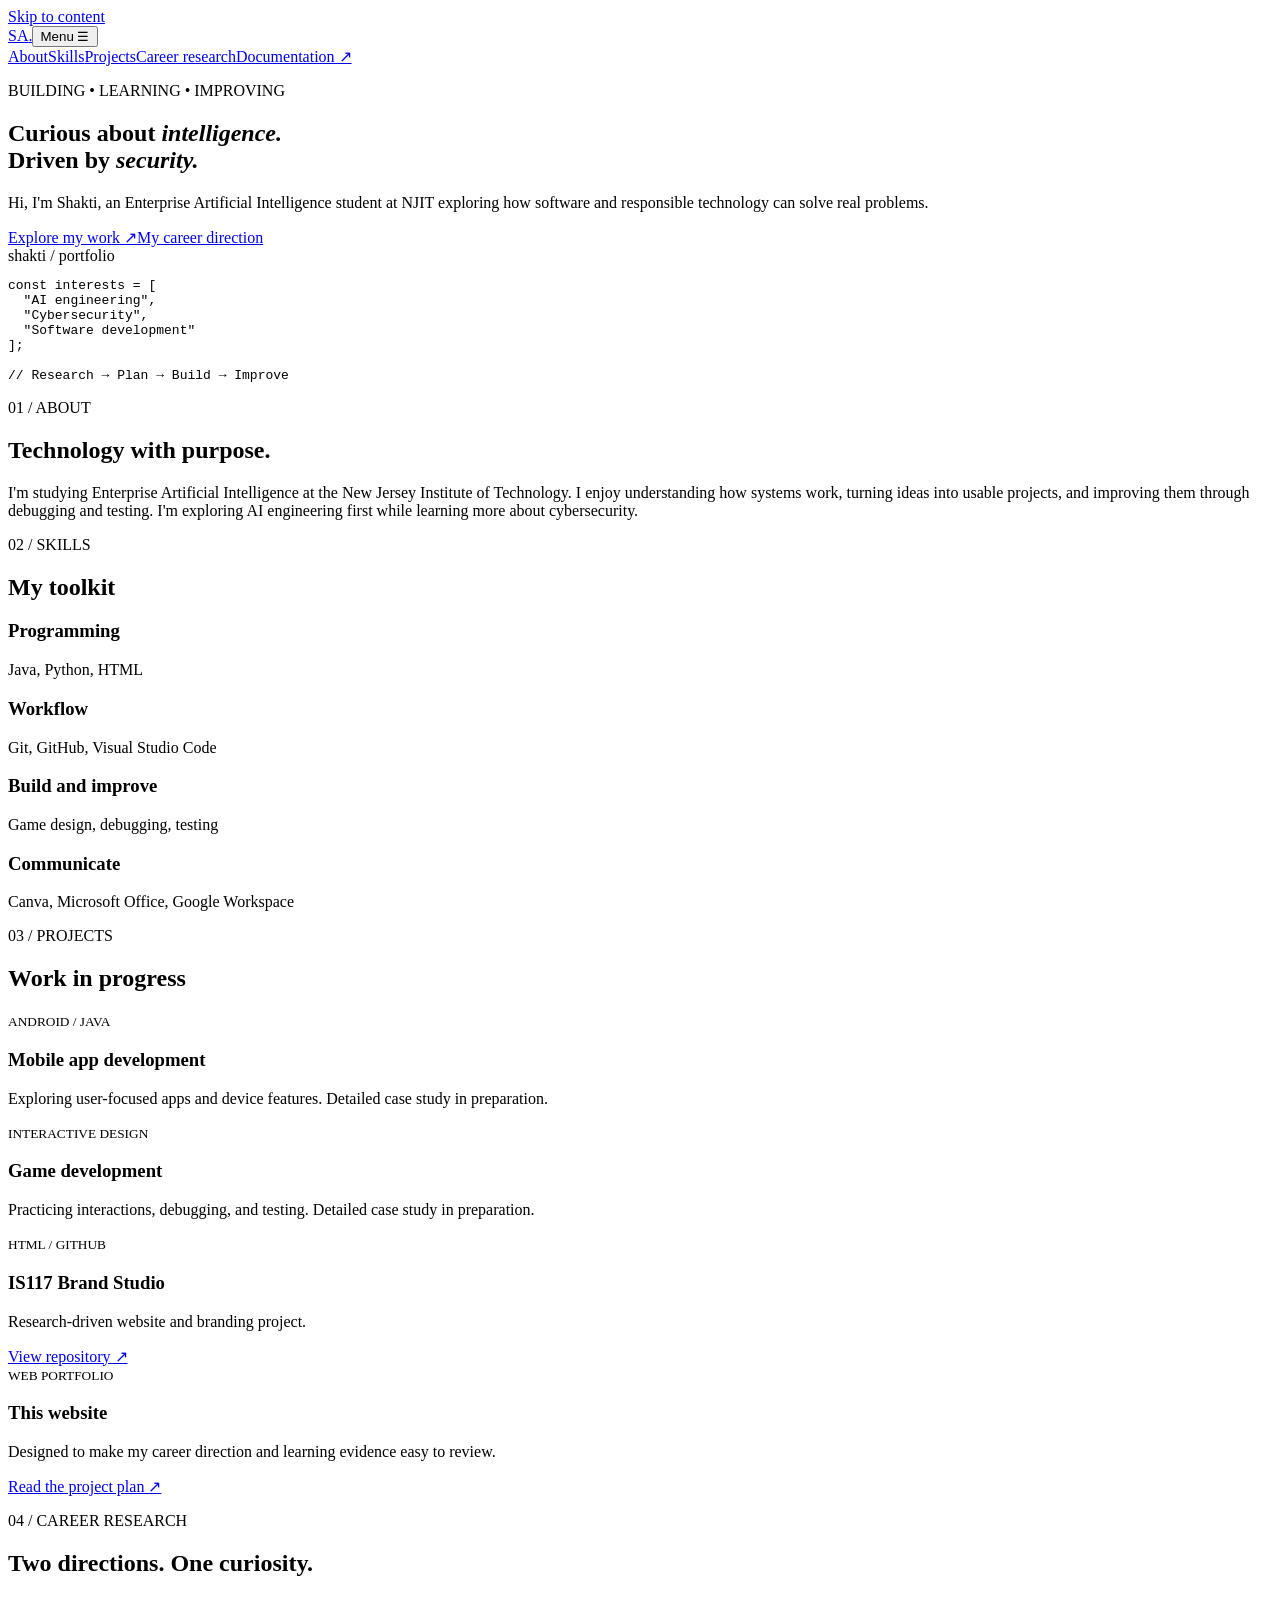
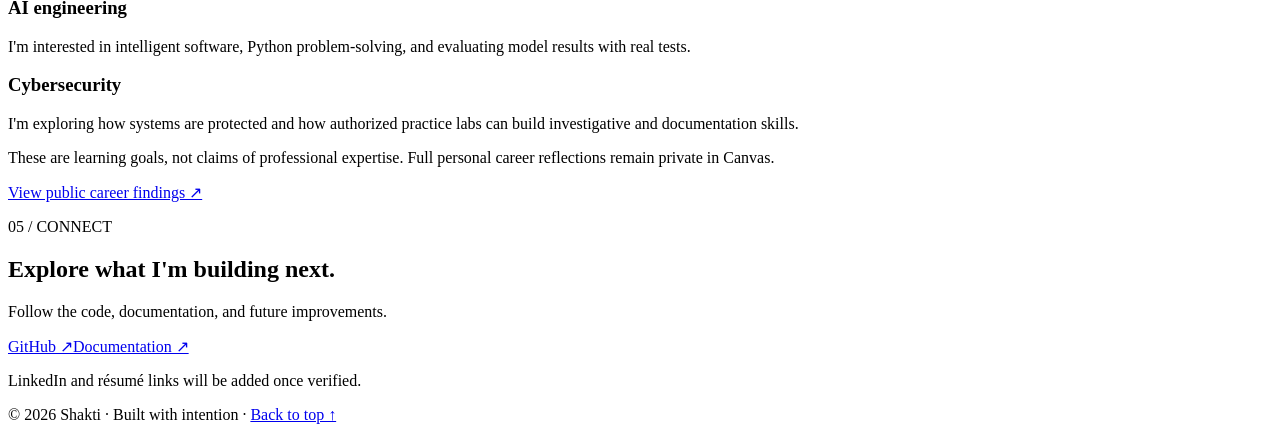
==== index.html @ 1504c406 "Add responsive AI and cybersecurity portfolio homepage" ====
<!doctype html>
<html lang="en">
<head><meta charset="utf-8"><meta name="viewport" content="width=device-width, initial-scale=1"><meta name="description" content="Shakti's AI engineering and cybersecurity portfolio"><title>Shakti | AI & Cybersecurity</title><link rel="stylesheet" href="styles.css"><script src="script.js" defer></script></head>
<body><a class="skip" href="#main">Skip to content</a><header><nav class="wrap"><a class="logo" href="#home">SA<span>.</span></a><button id="menu" aria-expanded="false" aria-controls="links">Menu ☰</button><div id="links"><a href="#about">About</a><a href="#skills">Skills</a><a href="#projects">Projects</a><a href="#career">Career research</a><a href="docs/plan.html">Documentation ↗</a></div></nav></header>
<main id="main"><section id="home" class="hero wrap"><p class="eyebrow">BUILDING • LEARNING • IMPROVING</p><h1>Curious about <em>intelligence.</em><br>Driven by <em>security.</em></h1><p class="lead">Hi, I'm Shakti, an Enterprise Artificial Intelligence student at NJIT exploring how software and responsible technology can solve real problems.</p><div class="actions"><a class="primary" href="#projects">Explore my work ↗</a><a class="secondary" href="#career">My career direction</a></div><div class="terminal" aria-label="My development focus"><span>shakti / portfolio</span><pre>const interests = [<br>  "AI engineering",<br>  "Cybersecurity",<br>  "Software development"<br>];<br><br>// Research → Plan → Build → Improve</pre></div></section>
<section id="about" class="section wrap"><p class="eyebrow">01 / ABOUT</p><h2>Technology with purpose.</h2><p>I'm studying Enterprise Artificial Intelligence at the New Jersey Institute of Technology. I enjoy understanding how systems work, turning ideas into usable projects, and improving them through debugging and testing. I'm exploring AI engineering first while learning more about cybersecurity.</p></section>
<section id="skills" class="section tinted"><div class="wrap"><p class="eyebrow">02 / SKILLS</p><h2>My toolkit</h2><div class="grid"><article><h3>Programming</h3><p>Java, Python, HTML</p></article><article><h3>Workflow</h3><p>Git, GitHub, Visual Studio Code</p></article><article><h3>Build and improve</h3><p>Game design, debugging, testing</p></article><article><h3>Communicate</h3><p>Canva, Microsoft Office, Google Workspace</p></article></div></div></section>
<section id="projects" class="section wrap"><p class="eyebrow">03 / PROJECTS</p><h2>Work in progress</h2><div class="grid"><article><small>ANDROID / JAVA</small><h3>Mobile app development</h3><p>Exploring user-focused apps and device features. Detailed case study in preparation.</p></article><article><small>INTERACTIVE DESIGN</small><h3>Game development</h3><p>Practicing interactions, debugging, and testing. Detailed case study in preparation.</p></article><article><small>HTML / GITHUB</small><h3>IS117 Brand Studio</h3><p>Research-driven website and branding project.</p><a href="https://github.com/Shakti2008/is117-brand-studio">View repository ↗</a></article><article><small>WEB PORTFOLIO</small><h3>This website</h3><p>Designed to make my career direction and learning evidence easy to review.</p><a href="docs/plan.html">Read the project plan ↗</a></article></div></section>
<section id="career" class="section tinted"><div class="wrap"><p class="eyebrow">04 / CAREER RESEARCH</p><h2>Two directions. One curiosity.</h2><div class="grid"><article><h3>AI engineering</h3><p>I'm interested in intelligent software, Python problem-solving, and evaluating model results with real tests.</p></article><article><h3>Cybersecurity</h3><p>I'm exploring how systems are protected and how authorized practice labs can build investigative and documentation skills.</p></article></div><p>These are learning goals, not claims of professional expertise. Full personal career reflections remain private in Canvas.</p><a href="docs/research.html">View public career findings ↗</a></div></section>
<section class="section wrap center"><p class="eyebrow">05 / CONNECT</p><h2>Explore what I'm building next.</h2><p>Follow the code, documentation, and future improvements.</p><div class="actions"><a class="primary" href="https://github.com/Shakti2008">GitHub ↗</a><a class="secondary" href="docs/plan.html">Documentation ↗</a></div><p class="fine">LinkedIn and résumé links will be added once verified.</p></section></main><footer><div class="wrap">© <span id="year">2026</span> Shakti · Built with intention · <a href="#home">Back to top ↑</a></div></footer></body></html>
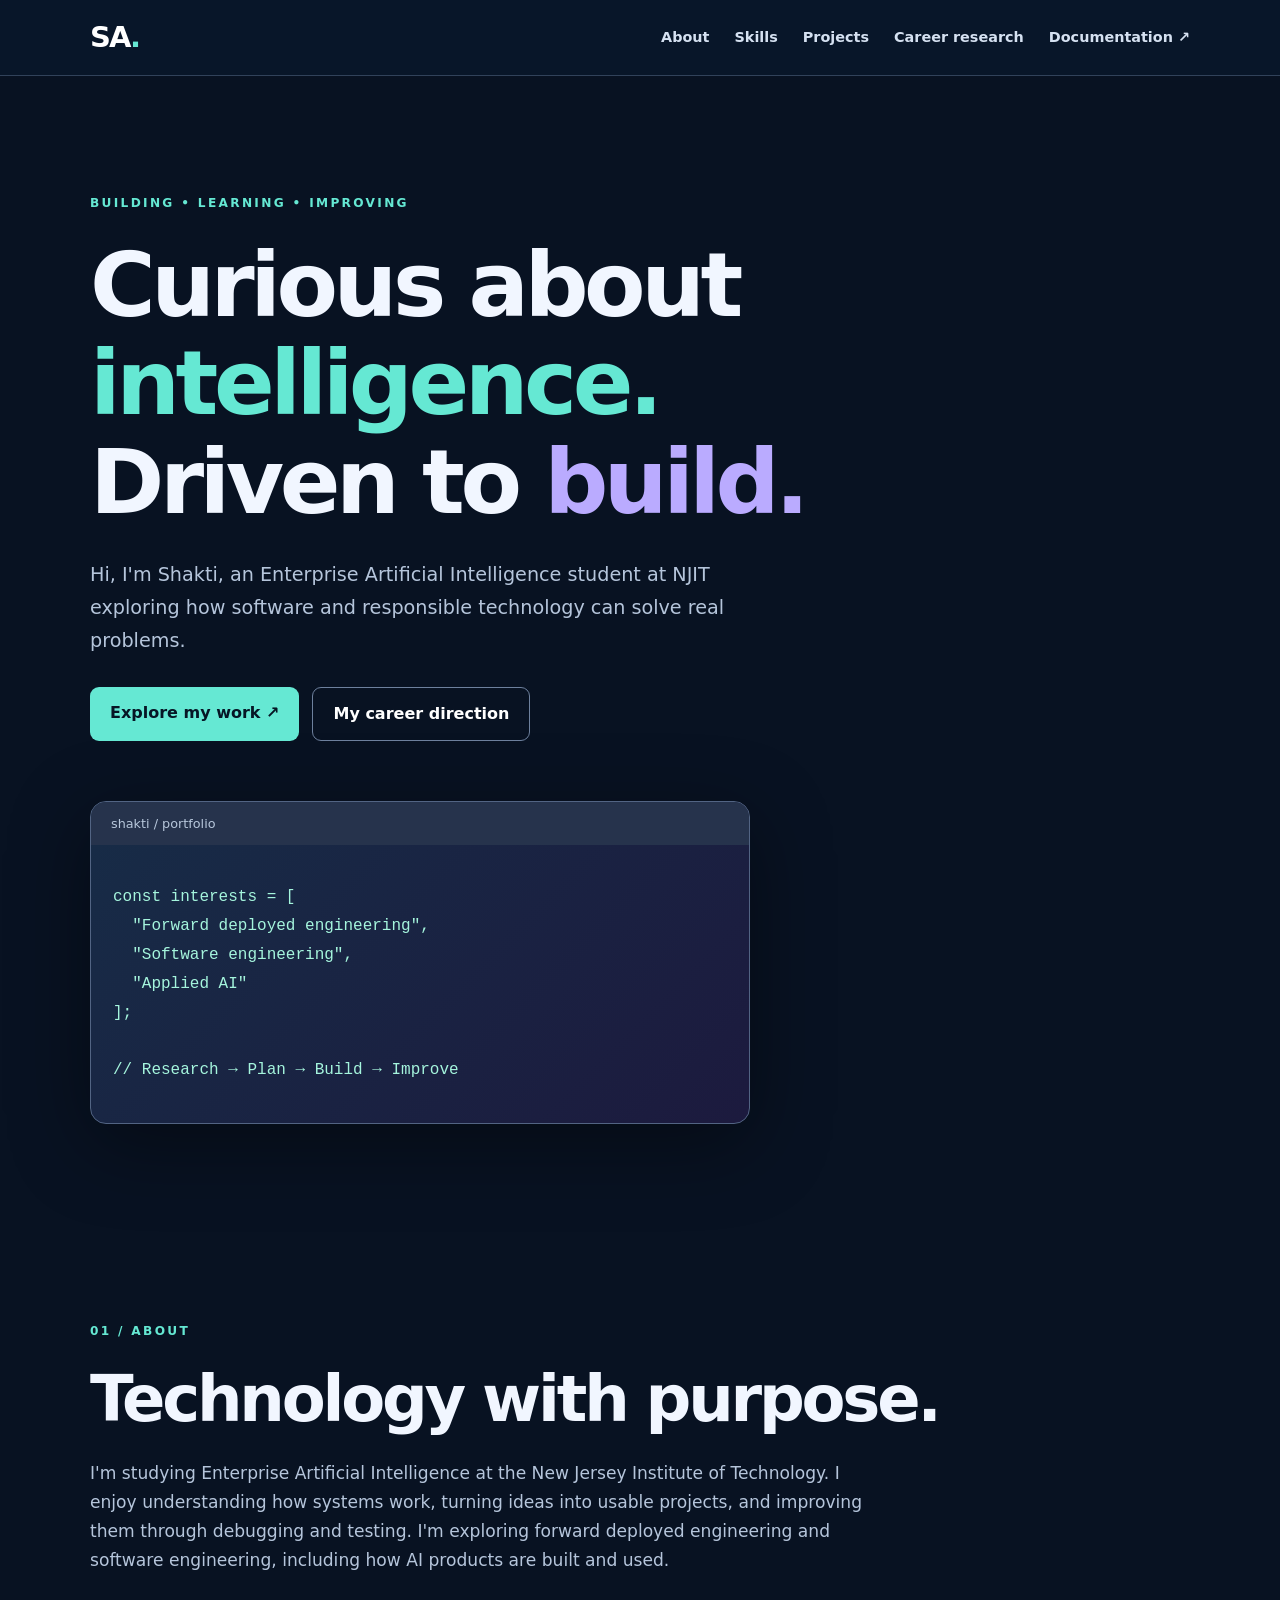
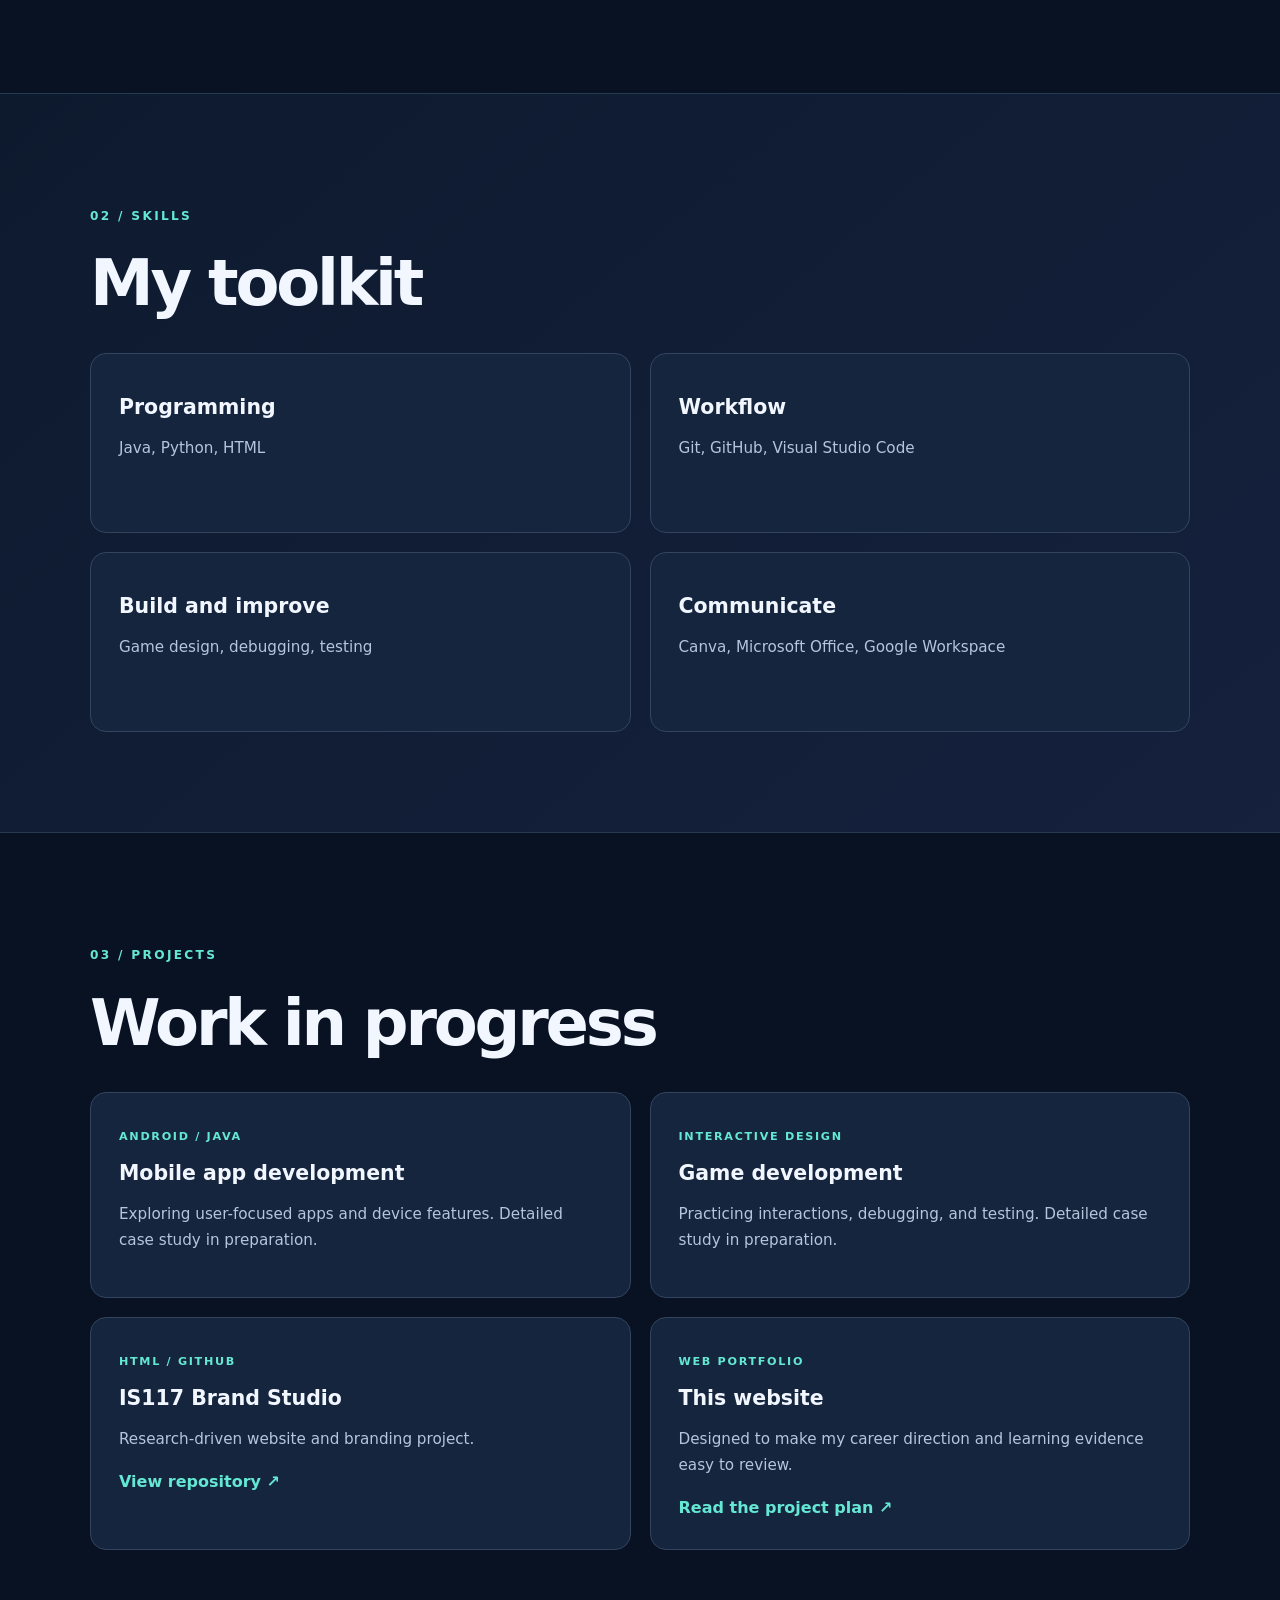
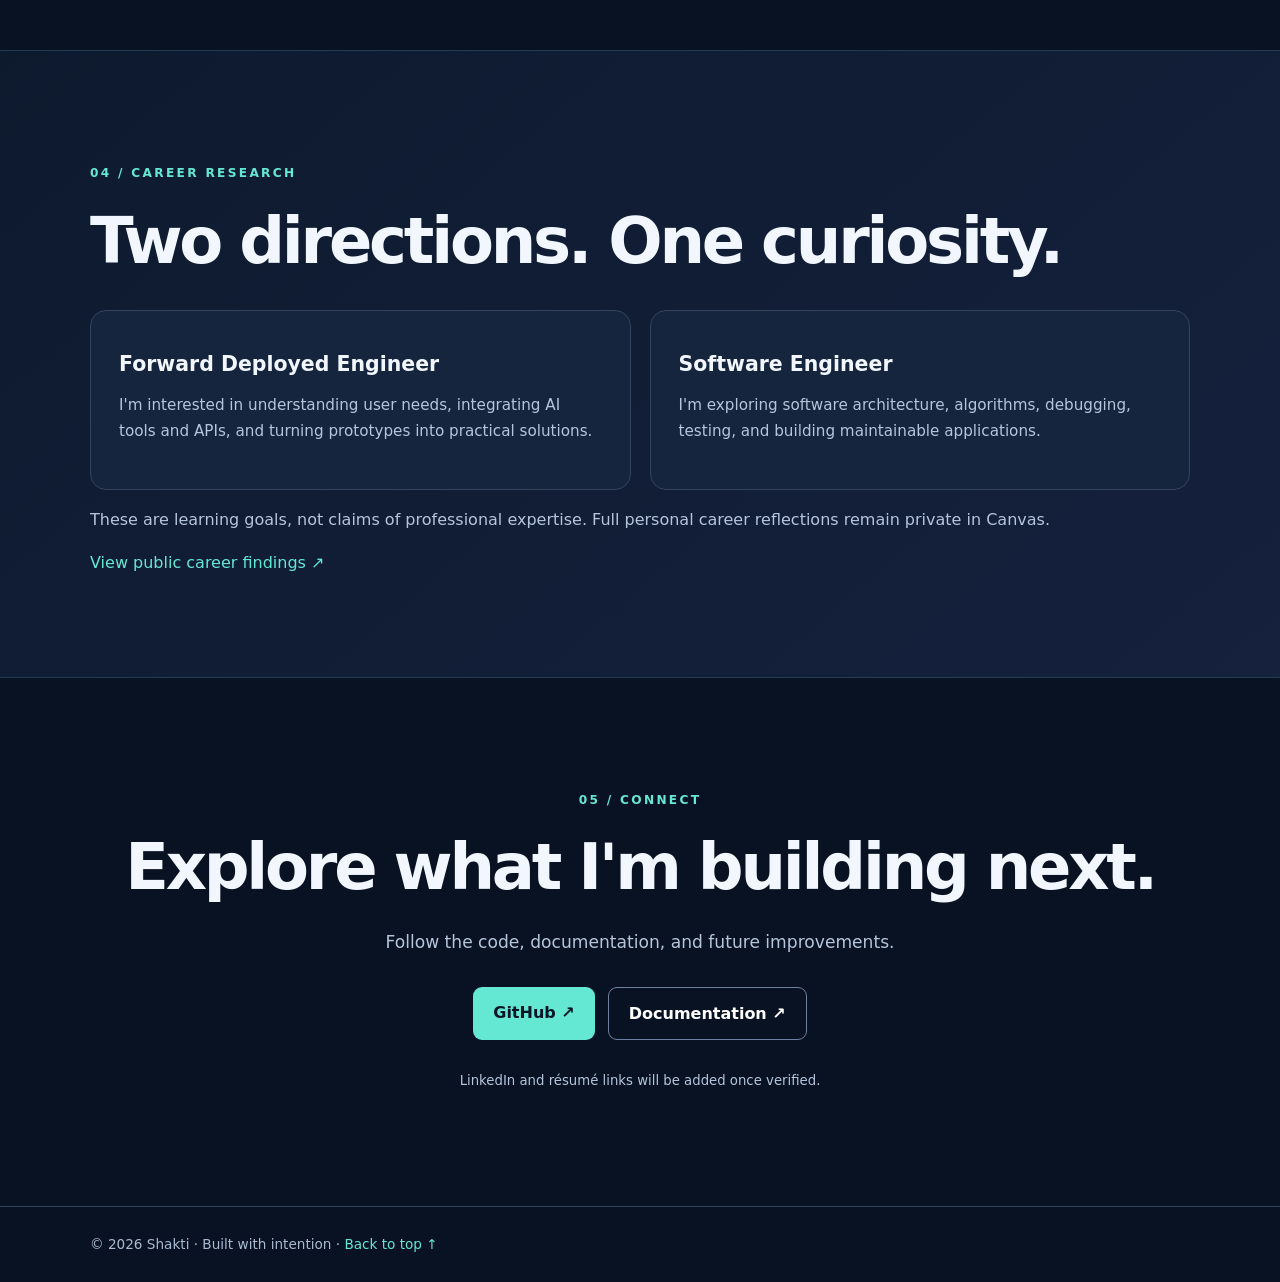
==== commit ffbe9041: "Align homepage career direction with FDE and software engineering research" ====
--- a/index.html
+++ b/index.html
@@ -1,10 +1,10 @@
 <!doctype html>
 <html lang="en">
-<head><meta charset="utf-8"><meta name="viewport" content="width=device-width, initial-scale=1"><meta name="description" content="Shakti's AI engineering and cybersecurity portfolio"><title>Shakti | AI & Cybersecurity</title><link rel="stylesheet" href="styles.css"><script src="script.js" defer></script></head>
+<head><meta charset="utf-8"><meta name="viewport" content="width=device-width, initial-scale=1"><meta name="description" content="Shakti's forward deployed engineering and software engineering career portfolio"><title>Shakti | Engineering Portfolio</title><link rel="stylesheet" href="styles.css"><script src="script.js" defer></script></head>
 <body><a class="skip" href="#main">Skip to content</a><header><nav class="wrap"><a class="logo" href="#home">SA<span>.</span></a><button id="menu" aria-expanded="false" aria-controls="links">Menu ☰</button><div id="links"><a href="#about">About</a><a href="#skills">Skills</a><a href="#projects">Projects</a><a href="#career">Career research</a><a href="docs/plan.html">Documentation ↗</a></div></nav></header>
-<main id="main"><section id="home" class="hero wrap"><p class="eyebrow">BUILDING • LEARNING • IMPROVING</p><h1>Curious about <em>intelligence.</em><br>Driven by <em>security.</em></h1><p class="lead">Hi, I'm Shakti, an Enterprise Artificial Intelligence student at NJIT exploring how software and responsible technology can solve real problems.</p><div class="actions"><a class="primary" href="#projects">Explore my work ↗</a><a class="secondary" href="#career">My career direction</a></div><div class="terminal" aria-label="My development focus"><span>shakti / portfolio</span><pre>const interests = [<br>  "AI engineering",<br>  "Cybersecurity",<br>  "Software development"<br>];<br><br>// Research → Plan → Build → Improve</pre></div></section>
-<section id="about" class="section wrap"><p class="eyebrow">01 / ABOUT</p><h2>Technology with purpose.</h2><p>I'm studying Enterprise Artificial Intelligence at the New Jersey Institute of Technology. I enjoy understanding how systems work, turning ideas into usable projects, and improving them through debugging and testing. I'm exploring AI engineering first while learning more about cybersecurity.</p></section>
+<main id="main"><section id="home" class="hero wrap"><p class="eyebrow">BUILDING • LEARNING • IMPROVING</p><h1>Curious about <em>intelligence.</em><br>Driven to <em>build.</em></h1><p class="lead">Hi, I'm Shakti, an Enterprise Artificial Intelligence student at NJIT exploring how software and responsible technology can solve real problems.</p><div class="actions"><a class="primary" href="#projects">Explore my work ↗</a><a class="secondary" href="#career">My career direction</a></div><div class="terminal" aria-label="My development focus"><span>shakti / portfolio</span><pre>const interests = [<br>  "Forward deployed engineering",<br>  "Software engineering",<br>  "Applied AI"<br>];<br><br>// Research → Plan → Build → Improve</pre></div></section>
+<section id="about" class="section wrap"><p class="eyebrow">01 / ABOUT</p><h2>Technology with purpose.</h2><p>I'm studying Enterprise Artificial Intelligence at the New Jersey Institute of Technology. I enjoy understanding how systems work, turning ideas into usable projects, and improving them through debugging and testing. I'm exploring forward deployed engineering and software engineering, including how AI products are built and used.</p></section>
 <section id="skills" class="section tinted"><div class="wrap"><p class="eyebrow">02 / SKILLS</p><h2>My toolkit</h2><div class="grid"><article><h3>Programming</h3><p>Java, Python, HTML</p></article><article><h3>Workflow</h3><p>Git, GitHub, Visual Studio Code</p></article><article><h3>Build and improve</h3><p>Game design, debugging, testing</p></article><article><h3>Communicate</h3><p>Canva, Microsoft Office, Google Workspace</p></article></div></div></section>
 <section id="projects" class="section wrap"><p class="eyebrow">03 / PROJECTS</p><h2>Work in progress</h2><div class="grid"><article><small>ANDROID / JAVA</small><h3>Mobile app development</h3><p>Exploring user-focused apps and device features. Detailed case study in preparation.</p></article><article><small>INTERACTIVE DESIGN</small><h3>Game development</h3><p>Practicing interactions, debugging, and testing. Detailed case study in preparation.</p></article><article><small>HTML / GITHUB</small><h3>IS117 Brand Studio</h3><p>Research-driven website and branding project.</p><a href="https://github.com/Shakti2008/is117-brand-studio">View repository ↗</a></article><article><small>WEB PORTFOLIO</small><h3>This website</h3><p>Designed to make my career direction and learning evidence easy to review.</p><a href="docs/plan.html">Read the project plan ↗</a></article></div></section>
-<section id="career" class="section tinted"><div class="wrap"><p class="eyebrow">04 / CAREER RESEARCH</p><h2>Two directions. One curiosity.</h2><div class="grid"><article><h3>AI engineering</h3><p>I'm interested in intelligent software, Python problem-solving, and evaluating model results with real tests.</p></article><article><h3>Cybersecurity</h3><p>I'm exploring how systems are protected and how authorized practice labs can build investigative and documentation skills.</p></article></div><p>These are learning goals, not claims of professional expertise. Full personal career reflections remain private in Canvas.</p><a href="docs/research.html">View public career findings ↗</a></div></section>
+<section id="career" class="section tinted"><div class="wrap"><p class="eyebrow">04 / CAREER RESEARCH</p><h2>Two directions. One curiosity.</h2><div class="grid"><article><h3>Forward Deployed Engineer</h3><p>I'm interested in understanding user needs, integrating AI tools and APIs, and turning prototypes into practical solutions.</p></article><article><h3>Software Engineer</h3><p>I'm exploring software architecture, algorithms, debugging, testing, and building maintainable applications.</p></article></div><p>These are learning goals, not claims of professional expertise. Full personal career reflections remain private in Canvas.</p><a href="docs/research.html">View public career findings ↗</a></div></section>
 <section class="section wrap center"><p class="eyebrow">05 / CONNECT</p><h2>Explore what I'm building next.</h2><p>Follow the code, documentation, and future improvements.</p><div class="actions"><a class="primary" href="https://github.com/Shakti2008">GitHub ↗</a><a class="secondary" href="docs/plan.html">Documentation ↗</a></div><p class="fine">LinkedIn and résumé links will be added once verified.</p></section></main><footer><div class="wrap">© <span id="year">2026</span> Shakti · Built with intention · <a href="#home">Back to top ↑</a></div></footer></body></html>
--- a/styles.css
+++ b/styles.css
@@ -0,0 +1 @@
+:root{color-scheme:dark;--bg:#081222;--panel:#13233b;--text:#f1f6ff;--muted:#b5c5db;--mint:#65e8d3;--purple:#baabff}*{box-sizing:border-box}html{scroll-behavior:smooth;scroll-padding-top:85px}body{margin:0;background:var(--bg);color:var(--text);font:16px/1.7 system-ui,-apple-system,"Segoe UI",sans-serif}a{color:var(--mint);text-decoration:none}a:hover{text-decoration:underline}a:focus-visible,button:focus-visible{outline:3px solid var(--mint);outline-offset:3px}.wrap{width:min(1100px,calc(100% - 40px));margin:auto}.skip{position:absolute;left:8px;top:-90px;padding:12px;background:white;color:black}.skip:focus{top:8px;z-index:10}header{position:sticky;top:0;background:#09172aee;backdrop-filter:blur(16px);border-bottom:1px solid #31425a;z-index:5}nav{min-height:75px;display:flex;align-items:center;justify-content:space-between;gap:22px}.logo{font-weight:900;font-size:29px;color:white;letter-spacing:-2px}.logo span{color:var(--mint)}#links{display:flex;align-items:center;gap:25px}#links a{color:#d5e1f1;font-size:.9rem;font-weight:600}#links a:hover{color:var(--mint)}#menu{display:none;background:transparent;border:1px solid #7486a1;color:white;border-radius:8px;padding:8px 12px;cursor:pointer}.hero{padding:105px 0 85px;min-height:620px}.eyebrow{color:var(--mint);font-weight:800;font-size:.76rem;letter-spacing:.19em;margin-bottom:22px}h1,h2{line-height:1.1;letter-spacing:-.05em}h1{font-size:clamp(3rem,7vw,6rem);max-width:970px;margin:0 0 28px}h1 em{font-style:normal;color:var(--mint)}h1 em:last-child{color:var(--purple)}h2{font-size:clamp(2.3rem,5vw,4rem);margin:0 0 25px}h3{font-size:1.28rem;line-height:1.3;margin:12px 0}.lead{font-size:1.2rem;max-width:690px;color:var(--muted)}p{color:var(--muted)}.actions{display:flex;gap:13px;flex-wrap:wrap;margin:30px 0}.actions a{border-radius:9px;padding:12px 20px;font-weight:700;display:inline-block}.primary{background:var(--mint);color:#061625}.secondary{border:1px solid #6d809d;color:white}.terminal{background:linear-gradient(135deg,#172c47,#1c1a3e);border:1px solid #526483;box-shadow:0 20px 80px #0006;border-radius:16px;max-width:660px;margin-top:60px;overflow:hidden}.terminal>span{display:block;background:#26334c;color:#b7c7db;padding:11px 20px;font-size:.8rem}.terminal pre{padding:22px;overflow:auto;color:#a5f5dd;line-height:1.8}.section{padding:100px 0}.section>p:not(.eyebrow){max-width:780px;font-size:1.07rem}.tinted{background:linear-gradient(140deg,#0d1a2e,#15213d);border-top:1px solid #283954;border-bottom:1px solid #283954}.grid{display:grid;grid-template-columns:repeat(2,minmax(0,1fr));gap:19px;margin-top:34px}.grid article{border:1px solid #34445f;background:#15253e;padding:28px;border-radius:16px;min-height:180px}.grid small{color:var(--mint);font-size:.7rem;letter-spacing:.15em;font-weight:800}.grid p{font-size:.95rem}.grid a{font-weight:700}.center{text-align:center}.center .actions{justify-content:center}.center p{margin-inline:auto}.fine{font-size:.83rem!important;margin-top:25px}footer{padding:26px 0;border-top:1px solid #31425a;color:#a9bbd2;font-size:.85rem}@media(max-width:700px){#menu{display:block}#links{display:none;position:absolute;left:0;right:0;top:75px;background:#13233b;padding:24px;flex-direction:column;align-items:stretch;border-bottom:1px solid #34445f}#links.open{display:flex}.hero{padding:65px 0}.section{padding:65px 0}.grid{grid-template-columns:1fr}.terminal{margin-top:35px}}@media(prefers-reduced-motion:reduce){html{scroll-behavior:auto}}
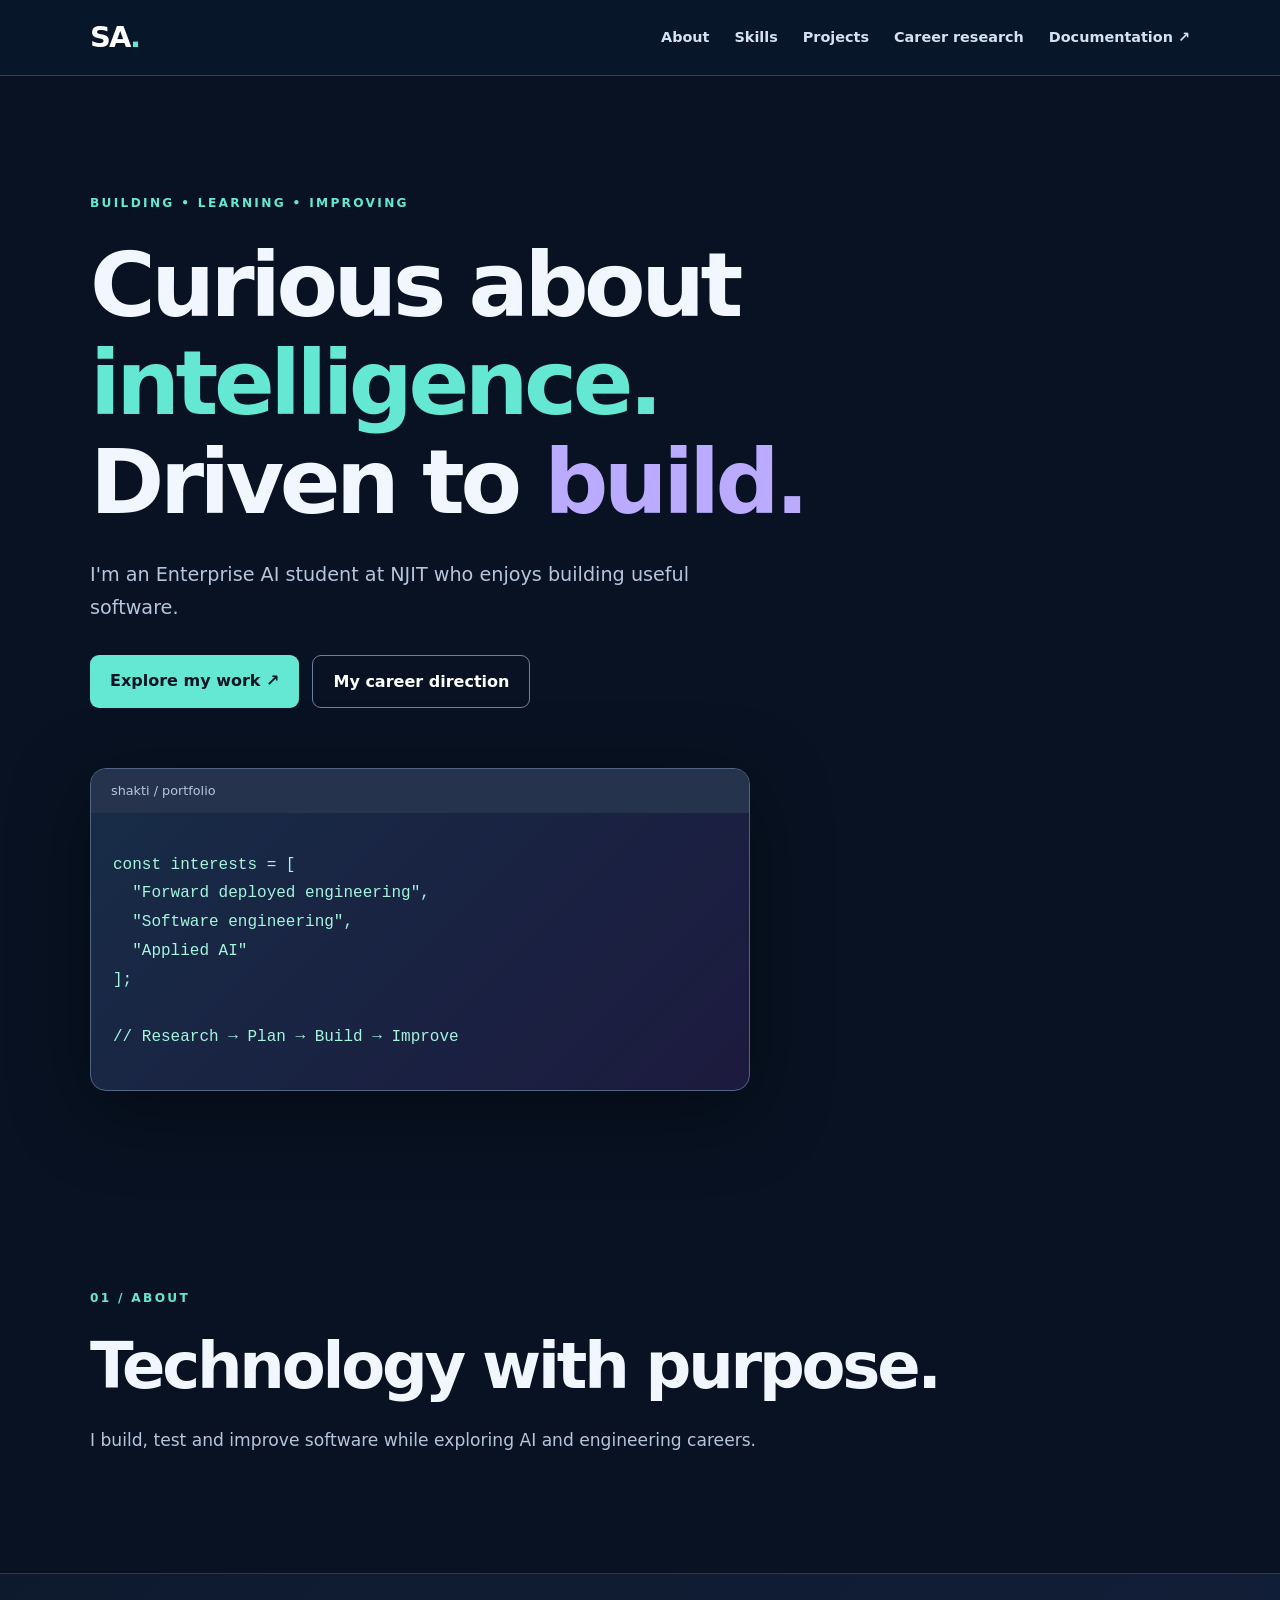
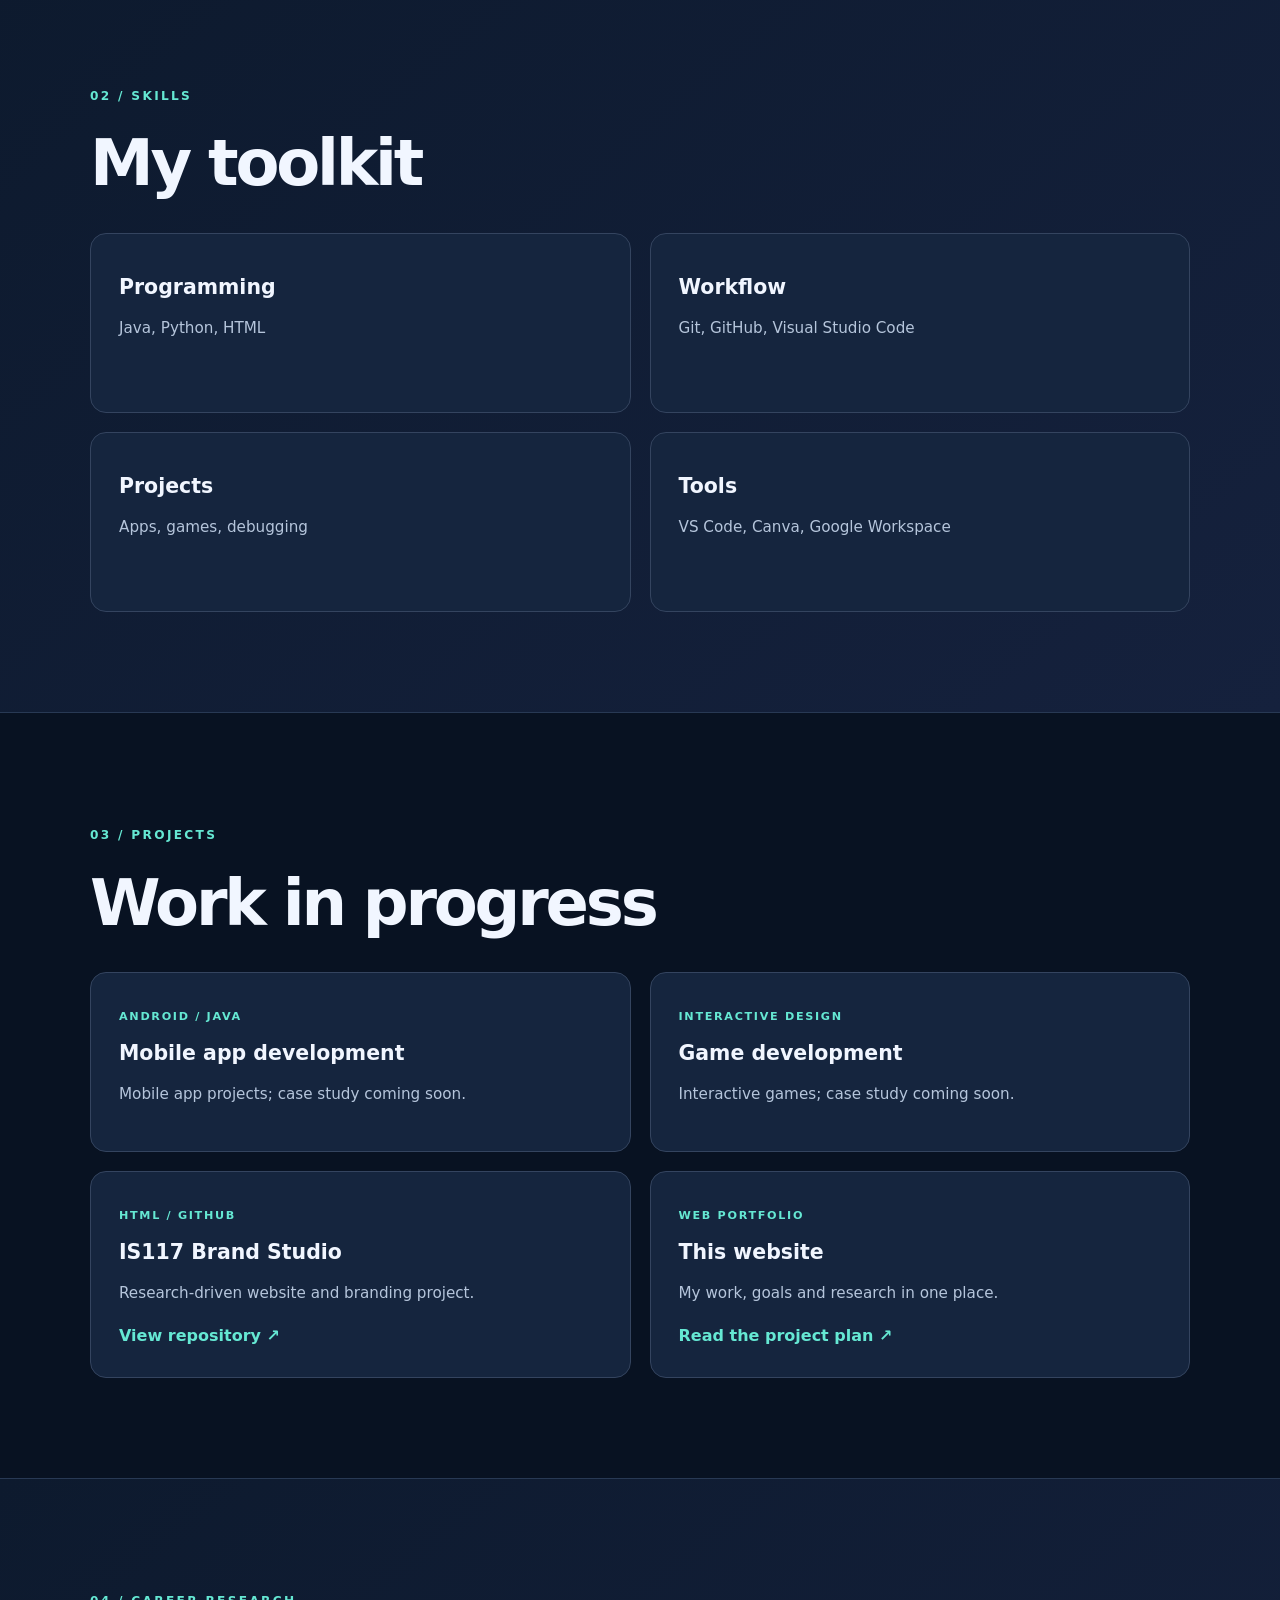
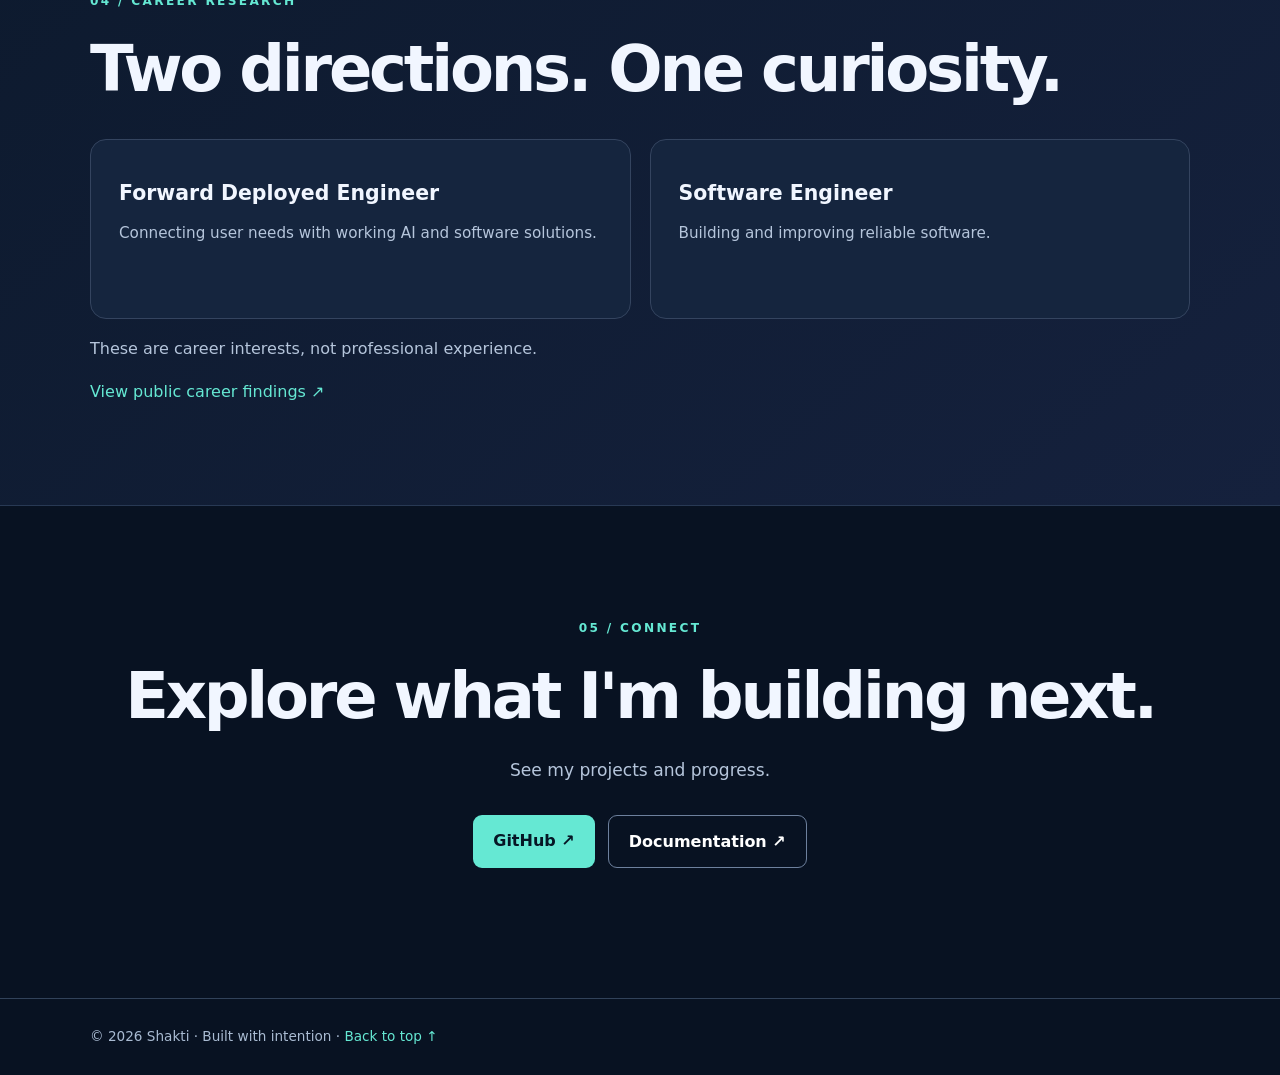
==== commit c9ce5dbb: "Reduce homepage text and simplify career descriptions" ====
--- a/index.html
+++ b/index.html
@@ -2,9 +2,9 @@
 <html lang="en">
 <head><meta charset="utf-8"><meta name="viewport" content="width=device-width, initial-scale=1"><meta name="description" content="Shakti's forward deployed engineering and software engineering career portfolio"><title>Shakti | Engineering Portfolio</title><link rel="stylesheet" href="styles.css"><script src="script.js" defer></script></head>
 <body><a class="skip" href="#main">Skip to content</a><header><nav class="wrap"><a class="logo" href="#home">SA<span>.</span></a><button id="menu" aria-expanded="false" aria-controls="links">Menu ☰</button><div id="links"><a href="#about">About</a><a href="#skills">Skills</a><a href="#projects">Projects</a><a href="#career">Career research</a><a href="docs/plan.html">Documentation ↗</a></div></nav></header>
-<main id="main"><section id="home" class="hero wrap"><p class="eyebrow">BUILDING • LEARNING • IMPROVING</p><h1>Curious about <em>intelligence.</em><br>Driven to <em>build.</em></h1><p class="lead">Hi, I'm Shakti, an Enterprise Artificial Intelligence student at NJIT exploring how software and responsible technology can solve real problems.</p><div class="actions"><a class="primary" href="#projects">Explore my work ↗</a><a class="secondary" href="#career">My career direction</a></div><div class="terminal" aria-label="My development focus"><span>shakti / portfolio</span><pre>const interests = [<br>  "Forward deployed engineering",<br>  "Software engineering",<br>  "Applied AI"<br>];<br><br>// Research → Plan → Build → Improve</pre></div></section>
-<section id="about" class="section wrap"><p class="eyebrow">01 / ABOUT</p><h2>Technology with purpose.</h2><p>I'm studying Enterprise Artificial Intelligence at the New Jersey Institute of Technology. I enjoy understanding how systems work, turning ideas into usable projects, and improving them through debugging and testing. I'm exploring forward deployed engineering and software engineering, including how AI products are built and used.</p></section>
-<section id="skills" class="section tinted"><div class="wrap"><p class="eyebrow">02 / SKILLS</p><h2>My toolkit</h2><div class="grid"><article><h3>Programming</h3><p>Java, Python, HTML</p></article><article><h3>Workflow</h3><p>Git, GitHub, Visual Studio Code</p></article><article><h3>Build and improve</h3><p>Game design, debugging, testing</p></article><article><h3>Communicate</h3><p>Canva, Microsoft Office, Google Workspace</p></article></div></div></section>
-<section id="projects" class="section wrap"><p class="eyebrow">03 / PROJECTS</p><h2>Work in progress</h2><div class="grid"><article><small>ANDROID / JAVA</small><h3>Mobile app development</h3><p>Exploring user-focused apps and device features. Detailed case study in preparation.</p></article><article><small>INTERACTIVE DESIGN</small><h3>Game development</h3><p>Practicing interactions, debugging, and testing. Detailed case study in preparation.</p></article><article><small>HTML / GITHUB</small><h3>IS117 Brand Studio</h3><p>Research-driven website and branding project.</p><a href="https://github.com/Shakti2008/is117-brand-studio">View repository ↗</a></article><article><small>WEB PORTFOLIO</small><h3>This website</h3><p>Designed to make my career direction and learning evidence easy to review.</p><a href="docs/plan.html">Read the project plan ↗</a></article></div></section>
-<section id="career" class="section tinted"><div class="wrap"><p class="eyebrow">04 / CAREER RESEARCH</p><h2>Two directions. One curiosity.</h2><div class="grid"><article><h3>Forward Deployed Engineer</h3><p>I'm interested in understanding user needs, integrating AI tools and APIs, and turning prototypes into practical solutions.</p></article><article><h3>Software Engineer</h3><p>I'm exploring software architecture, algorithms, debugging, testing, and building maintainable applications.</p></article></div><p>These are learning goals, not claims of professional expertise. Full personal career reflections remain private in Canvas.</p><a href="docs/research.html">View public career findings ↗</a></div></section>
-<section class="section wrap center"><p class="eyebrow">05 / CONNECT</p><h2>Explore what I'm building next.</h2><p>Follow the code, documentation, and future improvements.</p><div class="actions"><a class="primary" href="https://github.com/Shakti2008">GitHub ↗</a><a class="secondary" href="docs/plan.html">Documentation ↗</a></div><p class="fine">LinkedIn and résumé links will be added once verified.</p></section></main><footer><div class="wrap">© <span id="year">2026</span> Shakti · Built with intention · <a href="#home">Back to top ↑</a></div></footer></body></html>+<main id="main"><section id="home" class="hero wrap"><p class="eyebrow">BUILDING • LEARNING • IMPROVING</p><h1>Curious about <em>intelligence.</em><br>Driven to <em>build.</em></h1><p class="lead">I'm an Enterprise AI student at NJIT who enjoys building useful software.</p><div class="actions"><a class="primary" href="#projects">Explore my work ↗</a><a class="secondary" href="#career">My career direction</a></div><div class="terminal" aria-label="My development focus"><span>shakti / portfolio</span><pre>const interests = [<br>  "Forward deployed engineering",<br>  "Software engineering",<br>  "Applied AI"<br>];<br><br>// Research → Plan → Build → Improve</pre></div></section>
+<section id="about" class="section wrap"><p class="eyebrow">01 / ABOUT</p><h2>Technology with purpose.</h2><p>I build, test and improve software while exploring AI and engineering careers.</p></section>
+<section id="skills" class="section tinted"><div class="wrap"><p class="eyebrow">02 / SKILLS</p><h2>My toolkit</h2><div class="grid"><article><h3>Programming</h3><p>Java, Python, HTML</p></article><article><h3>Workflow</h3><p>Git, GitHub, Visual Studio Code</p></article><article><h3>Projects</h3><p>Apps, games, debugging</p></article><article><h3>Tools</h3><p>VS Code, Canva, Google Workspace</p></article></div></div></section>
+<section id="projects" class="section wrap"><p class="eyebrow">03 / PROJECTS</p><h2>Work in progress</h2><div class="grid"><article><small>ANDROID / JAVA</small><h3>Mobile app development</h3><p>Mobile app projects; case study coming soon.</p></article><article><small>INTERACTIVE DESIGN</small><h3>Game development</h3><p>Interactive games; case study coming soon.</p></article><article><small>HTML / GITHUB</small><h3>IS117 Brand Studio</h3><p>Research-driven website and branding project.</p><a href="https://github.com/Shakti2008/is117-brand-studio">View repository ↗</a></article><article><small>WEB PORTFOLIO</small><h3>This website</h3><p>My work, goals and research in one place.</p><a href="docs/plan.html">Read the project plan ↗</a></article></div></section>
+<section id="career" class="section tinted"><div class="wrap"><p class="eyebrow">04 / CAREER RESEARCH</p><h2>Two directions. One curiosity.</h2><div class="grid"><article><h3>Forward Deployed Engineer</h3><p>Connecting user needs with working AI and software solutions.</p></article><article><h3>Software Engineer</h3><p>Building and improving reliable software.</p></article></div><p>These are career interests, not professional experience.</p><a href="docs/research.html">View public career findings ↗</a></div></section>
+<section class="section wrap center"><p class="eyebrow">05 / CONNECT</p><h2>Explore what I'm building next.</h2><p>See my projects and progress.</p><div class="actions"><a class="primary" href="https://github.com/Shakti2008">GitHub ↗</a><a class="secondary" href="docs/plan.html">Documentation ↗</a></div></section></main><footer><div class="wrap">© <span id="year">2026</span> Shakti · Built with intention · <a href="#home">Back to top ↑</a></div></footer></body></html>
